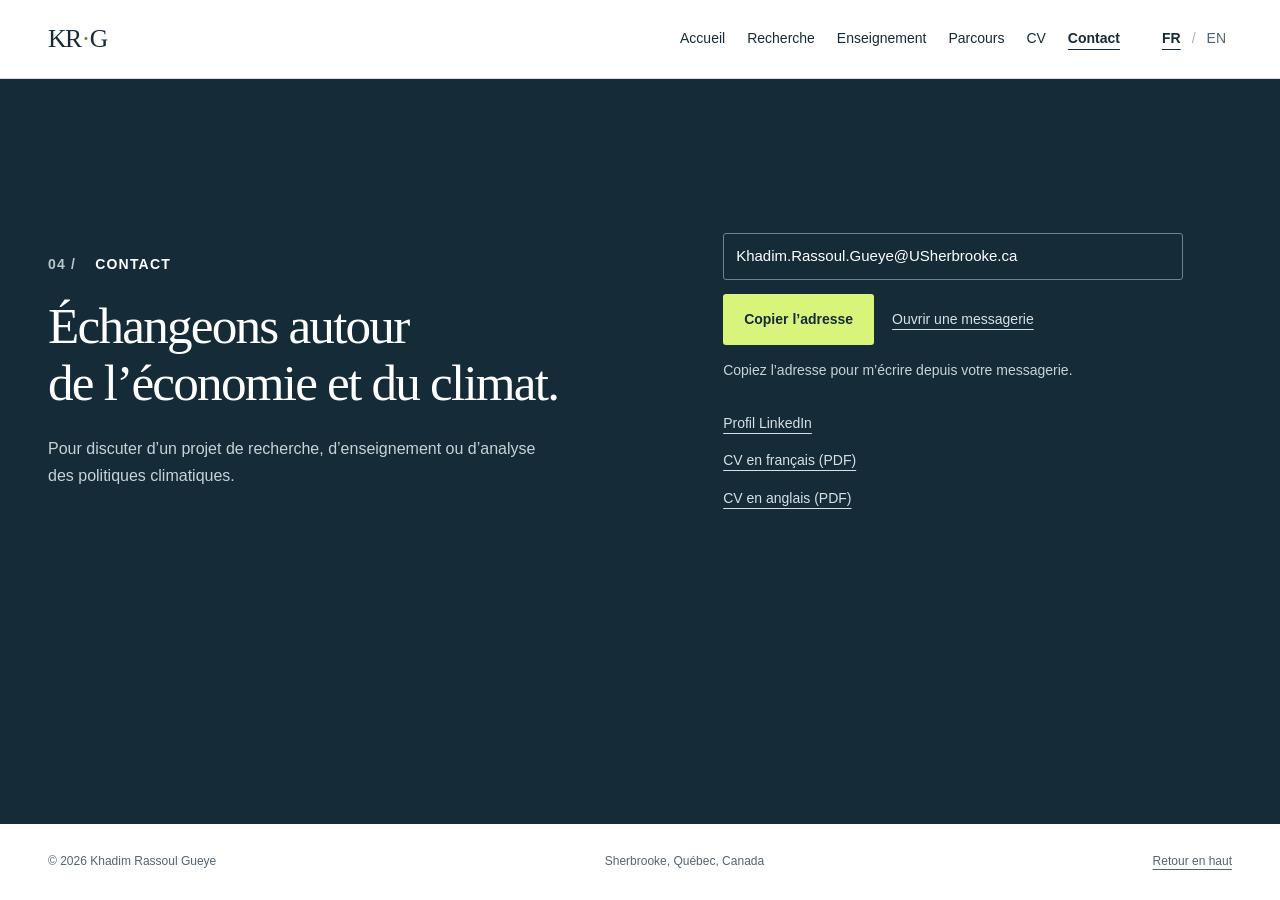
==== contact.html @ bc5a8262 "Separate academic sections into same-tab pages" ====
<!DOCTYPE html>

<html lang="fr">
<head>
<meta charset="utf-8"/>
<meta content="width=device-width, initial-scale=1" name="viewport"/>
<meta content="Khadim Rassoul Gueye, doctorant en économie à l’Université de Sherbrooke. Recherche en macroéconomie environnementale, politiques climatiques et développement." name="description"/>
<meta content="#152b37" name="theme-color"/>
<meta content="Khadim Rassoul Gueye · Économie &amp; climat" property="og:title"/>
<meta content="Recherche, enseignement et méthodes quantitatives à l’intersection de la macroéconomie, du climat et du développement." property="og:description"/>
<meta content="website" property="og:type"/>
<link href="https://krassoul.github.io/contact.html" rel="canonical"/>
<meta content="https://krassoul.github.io/contact.html" property="og:url"/>
<meta content="https://krassoul.github.io/khadim-rassoul-gueye-portrait.png" property="og:image"/>
<title>Khadim Rassoul Gueye · Économie &amp; climat</title>
<link href="data:image/svg+xml,%3Csvg xmlns='http://www.w3.org/2000/svg' viewBox='0 0 40 40'%3E%3Crect width='40' height='40' rx='8' fill='%23152b37'/%3E%3Cpath d='M10 9v22m18-22L11 20l18 11' fill='none' stroke='%23d8f47b' stroke-width='4' stroke-linecap='round' stroke-linejoin='round'/%3E%3C/svg%3E" rel="icon" type="image/svg+xml"/>
<link href="styles.css?v=multipage1" rel="stylesheet"/>
<script defer="" src="site.js?v=multipage1"></script>
</head>
<body data-page="contact">
<a class="skip-link" data-i18n="skip" href="#main">Aller au contenu</a>
<header class="site-header">
<div class="header-inner">
<a aria-label="Khadim Rassoul Gueye — accueil" class="wordmark" href="index.html">KR<span>·</span>G</a>
<nav aria-label="Navigation principale" data-i18n-aria="navLabel"><a data-i18n="navHome" href="index.html">Accueil</a>
<a data-i18n="navResearch" href="recherche.html">Recherche</a>
<a data-i18n="navTeaching" href="enseignement.html">Enseignement</a>
<a data-i18n="navAbout" href="parcours.html">Parcours</a>
<a href="index.html#cv">CV</a>
<a aria-current="page" data-i18n="navContact" href="contact.html">Contact</a>
</nav>
<div aria-label="Langue du site" class="language-switch" data-i18n-aria="languageLabel" role="group">
<button aria-label="Français" aria-pressed="true" data-lang="fr" lang="fr" type="button">FR</button>
<span aria-hidden="true">/</span>
<button aria-label="English" aria-pressed="false" data-lang="en" lang="en" type="button">EN</button>
</div>
</div>
</header>
<main id="main"><section aria-labelledby="contact-title" class="contact-section" id="contact">
<div class="section-shell contact-inner">
<div><p class="eyebrow"><span class="section-number">04 /</span> <span data-i18n="contactLabel">Contact</span></p><h1 class="page-heading" data-i18n="contactTitle" id="contact-title">Échangeons autour<br/>de l’économie et du climat.</h1><p data-i18n="contactText">Pour discuter d’un projet de recherche, d’enseignement ou d’analyse des politiques climatiques.</p></div>
<div class="contact-actions">
<label class="sr-only" data-i18n="emailAddressLabel" for="contact-address">Adresse de courriel</label>
<input aria-describedby="copy-status" class="contact-address" id="contact-address" readonly="" spellcheck="false" type="text" value="Khadim.Rassoul.Gueye@USherbrooke.ca"/>
<div class="contact-controls">
<button class="button button-lime" data-i18n="copyEmail" id="copy-email" type="button">Copier l’adresse</button>
<a class="email-app-link" data-i18n="emailMe" href="mailto:Khadim.Rassoul.Gueye@USherbrooke.ca">Ouvrir une messagerie</a>
</div>
<p aria-live="polite" class="copy-status" data-i18n="contactHint" id="copy-status" role="status">Copiez l’adresse pour m’écrire depuis votre messagerie.</p>
<a class="linkedin-link" data-i18n="linkedin" href="https://ca.linkedin.com/in/khadim-rassoul-gueye-5057b7140" rel="noopener noreferrer">Profil LinkedIn</a>
<a class="cv-link" data-i18n="cvFrench" href="CV_Khadim_Rassoul_Gueye_FR.pdf" lang="fr" rel="noopener noreferrer">CV en français (PDF)</a>
<a class="cv-link" data-i18n="cvEnglish" href="CV_Khadim_Rassoul_Gueye_EN.pdf" lang="en" rel="noopener noreferrer">CV en anglais (PDF)</a>
</div>
</div>
</section></main>
<footer class="site-footer section-shell"><p>© 2026 Khadim Rassoul Gueye</p><p data-i18n="footerLocation">Sherbrooke, Québec, Canada</p><a data-i18n="backTop" href="index.html">Retour en haut</a></footer>
</body>
</html>
---- styles.css ----
:root{--ink:#152b37;--muted:#536572;--paper:#fff;--wash:#f2f5f6;--line:#d7dfe3;--lime:#d8f47b;--serif:Georgia,'Times New Roman',serif;--sans:Arial,Helvetica,sans-serif}
*{box-sizing:border-box}html{scroll-behavior:smooth;scroll-padding-top:100px}body{margin:0;background:var(--paper);color:var(--ink);font-family:var(--sans);font-size:1rem;line-height:1.65}a{color:inherit}button{font:inherit}button,a,summary{-webkit-tap-highlight-color:transparent}button{cursor:pointer}a:focus-visible,button:focus-visible,summary:focus-visible,[tabindex]:focus-visible{outline:3px solid #60851a;outline-offset:5px}h1,h2,h3,h4,p{margin:0}h1,h2{font-family:var(--serif);font-weight:400}h2{font-size:clamp(2rem,3.55vw,3.1rem);line-height:1.15;letter-spacing:-.045em}h3{font-size:1.35rem;line-height:1.35}h4{font-size:1rem;line-height:1.5}.section-shell{width:min(1192px,calc(100% - 96px));margin-inline:auto}.content-section{padding-block:96px}.eyebrow{font-size:.875rem;font-weight:600;letter-spacing:.085em;text-transform:uppercase;line-height:1.5}.section-number{margin-right:14px;color:var(--muted)}.skip-link{position:fixed;top:12px;left:16px;z-index:20;padding:10px 18px;background:var(--ink);color:white;transform:translateY(-160%)}.skip-link:focus{transform:translateY(0)}
.site-header{position:sticky;top:0;z-index:10;background:rgba(255,255,255,.97);border-bottom:1px solid var(--line)}.header-inner{width:min(1192px,calc(100% - 96px));min-height:78px;margin-inline:auto;display:flex;align-items:center;gap:36px}.wordmark{font-family:var(--serif);font-size:1.6rem;text-decoration:none;letter-spacing:-.055em;white-space:nowrap}.wordmark span{color:#678524;padding-inline:2px}nav{display:flex;align-items:center;gap:30px;margin-left:auto}nav a{font-size:.875rem;text-decoration:none;padding-block:15px}nav a:hover{text-decoration:underline;text-underline-offset:5px}.language-switch{display:flex;align-items:center;gap:5px;flex-shrink:0;font-size:.875rem}.language-switch button{background:none;border:0;padding:7px 6px;color:var(--muted);border-radius:3px}.language-switch button[aria-pressed=true]{color:var(--ink);font-weight:700;text-decoration:underline;text-underline-offset:6px}.language-switch>span{color:#a3afb5}
.hero{padding-top:72px;padding-bottom:76px;display:grid;grid-template-columns:1.15fr 1fr;gap:68px;align-items:start}.hero-copy>.eyebrow{margin-bottom:25px}.hero h1{font-size:clamp(3rem,5.6vw,4.95rem);line-height:1.04;letter-spacing:-.058em}.hero h1 span{font-size:1.28em}.hero-role{margin-top:27px;line-height:1.55;font-size:1.125rem;font-weight:600}.hero-intro{margin-top:23px;max-width:520px;color:var(--muted);line-height:1.8}.hero-actions{display:flex;align-items:center;flex-wrap:wrap;gap:24px;margin-top:29px}.button{display:inline-flex;justify-content:center;align-items:center;padding:13px 20px;min-height:48px;text-decoration:none;font-weight:600;font-size:.875rem;border:1px solid transparent;border-radius:3px;transition:background .18s,color .18s}.button-dark{background:var(--ink);color:white}.button-dark:hover{background:#294858}.text-link{font-size:.875rem;font-weight:600;text-underline-offset:5px}.hero-location{font-size:.875rem;color:var(--muted);margin-top:37px}
.research-window{background:var(--ink);color:white;padding:30px 32px 23px;margin-top:8px;border-radius:4px;min-width:0}.window-heading{display:flex;justify-content:space-between;gap:14px;color:#c7d3d8;font-size:.75rem;letter-spacing:.045em}.window-symbol{white-space:nowrap;color:var(--lime)}.research-window h2{margin-top:27px;font-size:clamp(1.7rem,2.45vw,2.15rem);letter-spacing:-.035em;line-height:1.18}.window-intro{font-size:.9375rem;color:#c7d3d8;line-height:1.65;margin-top:18px}.research-tabs{margin-top:28px;display:flex;flex-direction:column;border-top:1px solid #46606d}.research-tabs button{display:flex;align-items:center;text-align:left;width:100%;gap:14px;padding:13px 4px;color:#c7d3d8;background:transparent;border:0;border-bottom:1px solid #46606d;font-size:.9375rem;line-height:1.5}.research-tabs button>span:first-child{font-size:.75rem;color:#a0b0b8;min-width:20px}.research-tabs button[aria-selected=true]{color:var(--lime)}.research-tabs button[aria-selected=true]>span:first-child{color:var(--lime)}.research-tabs button:hover{background:rgba(255,255,255,.05)}.research-tabs button:focus-visible,.panel-link:focus-visible{outline-color:var(--lime)}.research-panel{margin-top:22px;min-height:138px}.panel-kicker{color:var(--lime);font-size:.875rem;font-weight:600}.panel-description{font-size:.9375rem;margin-top:8px;color:#e0e7ea;line-height:1.65}.panel-link{display:inline-block;margin-top:13px;font-size:.875rem;text-underline-offset:5px}.window-foot{display:flex;justify-content:space-between;gap:12px;border-top:1px solid #46606d;padding-top:17px;margin-top:20px;font-size:.75rem;color:#b6c7ce}
.focus-band{border-block:1px solid var(--line);background:var(--wash)}.focus-inner{min-height:89px;display:flex;justify-content:space-between;align-items:center;gap:20px}.focus-inner p{font-family:var(--serif);font-size:1.23rem;line-height:1.4}.focus-inner>span{font-family:var(--serif);font-size:1.5rem;color:#7a8b94}.section-heading{display:grid;grid-template-columns:1fr 1fr;align-items:end;gap:90px;margin-bottom:48px}.section-heading .eyebrow,.about-intro>.eyebrow,.contact-inner .eyebrow{margin-bottom:22px}.section-lead{color:var(--muted);line-height:1.8;max-width:480px}
.project-list{border-top:1px solid var(--line)}.project{border-bottom:1px solid var(--line);scroll-margin-top:105px}.project summary{padding:29px 0;display:flex;gap:28px;align-items:center;cursor:pointer;list-style:none}.project summary::-webkit-details-marker{display:none}.project summary:hover .project-title{text-decoration:underline;text-underline-offset:5px}.project-number{color:#74838c;font-family:var(--serif);font-size:1.4rem;flex-shrink:0;width:34px}.project-summary{display:flex;flex-direction:column;gap:5px;min-width:0}.project-region{text-transform:uppercase;font-size:.75rem;font-weight:600;letter-spacing:.085em;color:var(--muted)}.project-title{font-family:var(--serif);font-size:1.6rem;line-height:1.35;letter-spacing:-.02em}.expand-icon{width:32px;height:32px;position:relative;margin-left:auto;flex-shrink:0}.expand-icon:before,.expand-icon:after{content:'';position:absolute;background:var(--ink);width:15px;height:1px;top:16px;left:9px}.expand-icon:after{transform:rotate(90deg)}details[open] .expand-icon:after{transform:rotate(0)}.project-body{margin-left:62px;padding-bottom:32px;display:grid;grid-template-columns:1.35fr 1fr;gap:70px}.project-body>p{color:var(--muted);line-height:1.8}.project-meta{border-left:2px solid var(--lime);padding-left:24px}.project-meta p+p{margin-top:15px}.project-meta span{display:block;font-size:.75rem;color:var(--muted);text-transform:uppercase;letter-spacing:.07em}.project-meta strong{display:block;font-size:.875rem;font-weight:500;margin-top:3px;line-height:1.6}.methods-block{display:grid;grid-template-columns:1fr 1.65fr;gap:50px;background:var(--wash);margin-top:48px;padding:34px 38px;border-radius:3px}.methods-block h3{font-family:var(--serif);font-weight:400;font-size:1.5rem}.methods-block>div>p{color:var(--muted);margin-top:8px;font-size:.9375rem}.methods-content>p{margin-top:0!important}.tool-list{display:flex;flex-wrap:wrap;gap:8px;list-style:none;margin:20px 0 0;padding:0}.tool-list li{border:1px solid #b8c5cd;padding:4px 12px;border-radius:3px;font-size:.875rem;background:white}
.teaching-section{background:var(--wash);border-block:1px solid var(--line)}.teaching-grid{display:grid;grid-template-columns:1fr 1fr;gap:26px}.teaching-card{padding:33px;background:white;border:1px solid var(--line);border-radius:4px}.card-top{display:flex;justify-content:space-between;align-items:center;gap:12px;flex-wrap:wrap}.card-top .eyebrow{font-size:.75rem}.card-tag{font-size:.75rem;border:1px solid var(--line);border-radius:3px;padding:2px 8px;color:var(--muted)}.teaching-card>h3{font-family:var(--serif);font-weight:400;font-size:1.8rem;margin-top:21px}.course-row{display:flex;gap:22px;border-top:1px solid var(--line);padding-top:20px;margin-top:22px}.course-code{font-size:.875rem;color:var(--muted);min-width:76px;padding-top:2px}.course-row p{font-size:.875rem;color:var(--muted);margin-top:4px}.card-note{font-size:.9375rem;color:var(--muted);margin-top:24px}.assistant-heading{margin-top:27px}.assistant-text{font-size:.9375rem;color:var(--muted);margin-top:8px}
.about-section{display:grid;grid-template-columns:1fr 1.1fr;gap:100px}.about-intro>p:last-child{margin-top:26px;color:var(--muted);line-height:1.8}.timeline{padding-top:9px}.timeline-item{display:grid;grid-template-columns:92px 1fr;gap:22px;padding-block:24px;border-top:1px solid var(--line)}.timeline-marker{font-size:.875rem;color:var(--muted);padding-top:2px}.timeline-item h3{font-size:1.0625rem;font-weight:600}.timeline-item h3+p{font-size:.9375rem;margin-top:7px}.timeline-detail{font-size:.875rem;color:var(--muted);margin-top:9px}.award{background:var(--wash);padding:21px 20px;border:0;border-left:3px solid #7b9b2c;margin-top:8px}.award .timeline-marker{color:#496414}
.contact-section{background:var(--ink);color:white}.contact-inner{padding-block:76px;display:grid;grid-template-columns:1.15fr 1fr;gap:90px;align-items:center}.contact-inner .section-number{color:#b6c7ce}.contact-inner h2{font-size:clamp(2rem,3.35vw,2.9rem)}.contact-inner>div>p:last-child{color:#c7d3d8;max-width:490px;margin-top:25px}.contact-actions{display:flex;align-items:flex-start;flex-direction:column;gap:14px;min-width:0}.button-lime{background:var(--lime);color:var(--ink);min-width:147px}.button-lime:hover{background:#e5ffa0}.contact-email{font-size:.9375rem;overflow-wrap:anywhere;text-decoration:none;margin-top:5px}.contact-email:hover{text-decoration:underline}.linkedin-link,.cv-link{font-size:.875rem;text-underline-offset:5px;color:#d6e1e6}.contact-actions a:focus-visible{outline-color:var(--lime)}.site-footer{display:flex;flex-wrap:wrap;justify-content:space-between;align-items:center;gap:14px;padding-block:28px;font-size:.75rem;color:var(--muted)}.site-footer a{text-underline-offset:4px}
.sr-only{position:absolute;width:1px;height:1px;padding:0;margin:-1px;overflow:hidden;clip:rect(0,0,0,0);white-space:nowrap;border:0}.contact-address{font:inherit;font-size:.9375rem;color:white;background:transparent;border:1px solid #6c8490;border-radius:3px;min-width:0;width:100%;max-width:460px;padding:10px 12px}.contact-address:focus-visible,.contact-controls button:focus-visible{outline-color:var(--lime)}.contact-controls{display:flex;flex-wrap:wrap;align-items:center;gap:18px}.email-app-link{font-size:.875rem;color:#d6e1e6;text-underline-offset:5px}.copy-status{color:#c7d3d8;font-size:.875rem;line-height:1.6;min-height:2.8em;max-width:460px}
.hero-profile{display:flex;align-items:center;gap:23px;margin-bottom:27px}.profile-portrait{display:block;width:112px;height:112px;flex-shrink:0;border-radius:4px;object-fit:contain;border:1px solid var(--line)}.hero-profile .eyebrow{max-width:260px}.teaching-card-assistant{grid-column:1/-1}.assistant-courses{display:grid;grid-template-columns:1fr 1fr;gap:0 38px}.assistant-courses .course-row{min-width:0}.assistant-courses .course-row>div{min-width:0}
@media(max-width:760px){.hero-profile{gap:18px;margin-bottom:24px}.profile-portrait{width:96px;height:96px}.hero-profile .eyebrow{font-size:.875rem}}
@media(max-width:760px){.assistant-courses{grid-template-columns:1fr}}
@media(min-width:1450px){.hero h1{font-size:5.1rem}}
@media(max-width:1000px){.section-shell,.header-inner{width:calc(100% - 64px)}.hero{gap:38px;padding-top:55px}.hero h1{font-size:4rem}.research-window{padding:27px}.section-heading{gap:50px}.focus-inner p{font-size:1.1rem}.project-body{gap:35px}.about-section{gap:50px}.contact-inner{gap:45px}nav{gap:22px}}
@media(max-width:760px){html{scroll-padding-top:132px}.section-shell,.header-inner{width:calc(100% - 40px)}.header-inner{display:grid;grid-template-columns:1fr auto;gap:0 16px;padding-top:9px}.wordmark{grid-column:1;grid-row:1;font-size:1.45rem}.language-switch{grid-column:2;grid-row:1}.header-inner nav{grid-column:1/-1;grid-row:2;justify-content:space-between;gap:14px;margin:0;width:100%;flex-wrap:wrap}nav a{font-size:.875rem;padding-block:13px}.hero{grid-template-columns:1fr;gap:38px;padding-top:42px;padding-bottom:44px}.hero h1{font-size:clamp(2.7rem,10vw,4.6rem);line-height:1.05}.hero-copy>.eyebrow{font-size:.75rem;margin-bottom:22px}.hero-intro{max-width:580px}.hero-location{margin-top:23px}.research-window{margin-top:0;padding:27px}.research-window h2{font-size:2rem}.research-panel{min-height:124px}.focus-inner{flex-direction:column;align-items:flex-start;gap:9px;padding-block:23px}.focus-inner>span{display:none}.focus-inner p{font-size:1.12rem}.content-section{padding-block:58px}.section-heading{grid-template-columns:1fr;gap:25px;margin-bottom:31px}h2{font-size:2.35rem}.section-lead{max-width:100%}.project summary{gap:15px;padding-block:23px}.project-number{width:25px;font-size:1.2rem}.project-title{font-size:1.35rem}.project-body{display:block;margin-left:40px;padding-bottom:27px}.project-meta{margin-top:22px}.project-meta strong{font-size:.9375rem}.methods-block{grid-template-columns:1fr;gap:18px;margin-top:34px;padding:25px}.teaching-grid{grid-template-columns:1fr;gap:20px}.teaching-card{padding:25px}.about-section{grid-template-columns:1fr;gap:35px}.timeline{padding-top:0}.timeline-item{grid-template-columns:85px 1fr;gap:17px}.contact-inner{grid-template-columns:1fr;gap:33px;padding-block:57px}.contact-inner h2{font-size:2.3rem}.contact-actions{gap:15px}.site-footer{flex-direction:column;align-items:flex-start;padding-block:24px;gap:7px}.project{scroll-margin-top:140px}}
@media(max-width:380px){nav{column-gap:10px}nav a{font-size:.8125rem}.research-window{padding:22px}.window-heading{font-size:.75rem;letter-spacing:0}.hero-actions{gap:18px}.timeline-item{grid-template-columns:1fr;gap:8px}.course-row{gap:13px}.course-code{min-width:72px}.project-title{font-size:1.25rem}h2{font-size:2.1rem}}
@media(prefers-reduced-motion:reduce){html{scroll-behavior:auto}*{transition:none!important}}
@media print{.site-header,.hero-actions,.hero-location,.research-window,.focus-band,.contact-actions,.site-footer,.skip-link{display:none}body{font-size:10pt;color:#000}.section-shell{width:100%}.hero{display:block;padding:0 0 20px}.hero h1{font-size:30pt}.hero h1 span{font-size:1em}.hero-role{margin-top:10px}.hero-intro{margin-top:10px;max-width:none}.content-section{padding:20px 0}.section-heading{display:block;margin-bottom:12px}.section-heading h2,.about-intro h2,.contact-inner h2{font-size:20pt}.section-heading .eyebrow,.about-intro>.eyebrow,.contact-inner .eyebrow{margin-bottom:9px}.section-lead{margin-top:10px;max-width:none}.project summary{padding:12px 0}.project-title{font-size:14pt}.project-body{margin-left:0;display:block;padding-bottom:12px}.project-meta{margin-top:10px}.methods-block{padding:14px;margin-top:16px}.teaching-card{padding:15px;break-inside:avoid}.teaching-section{background:none}.about-section{gap:30px}.contact-section{background:none;color:#000}.contact-inner{display:block;padding:20px 0}.contact-inner>div>p:last-child{color:#000}.contact-inner:after{content:'Khadim.Rassoul.Gueye@USherbrooke.ca';display:block;margin-top:10px}.expand-icon{display:none}}

.hero-cv{display:flex;flex-wrap:wrap;gap:12px;margin-top:18px;scroll-margin-top:145px}.button-outline{border-color:var(--ink);color:var(--ink);background:white}.button-outline:hover{background:#f0f5f6}.hero-location{margin-top:24px}@media(max-width:760px){.header-inner nav{gap:10px}.hero-cv .button{padding-inline:14px}}

body{min-height:100vh;display:flex;flex-direction:column}main{flex:1}nav a[aria-current="page"]{font-weight:700;text-decoration:underline;text-underline-offset:6px}.page-heading{font-family:var(--serif);font-size:clamp(2.4rem,4vw,3.4rem);font-weight:400;line-height:1.12;letter-spacing:-.035em}.contact-inner .page-heading{font-size:clamp(2.4rem,4vw,3.4rem)}body[data-page="contact"] main{background:var(--ink)}body[data-page="contact"] .contact-inner{min-height:65vh}nav{gap:22px}@media(max-width:760px){.header-inner nav{flex-wrap:wrap;column-gap:16px;justify-content:flex-start}nav a{padding-block:10px}.page-heading{font-size:2.4rem}}
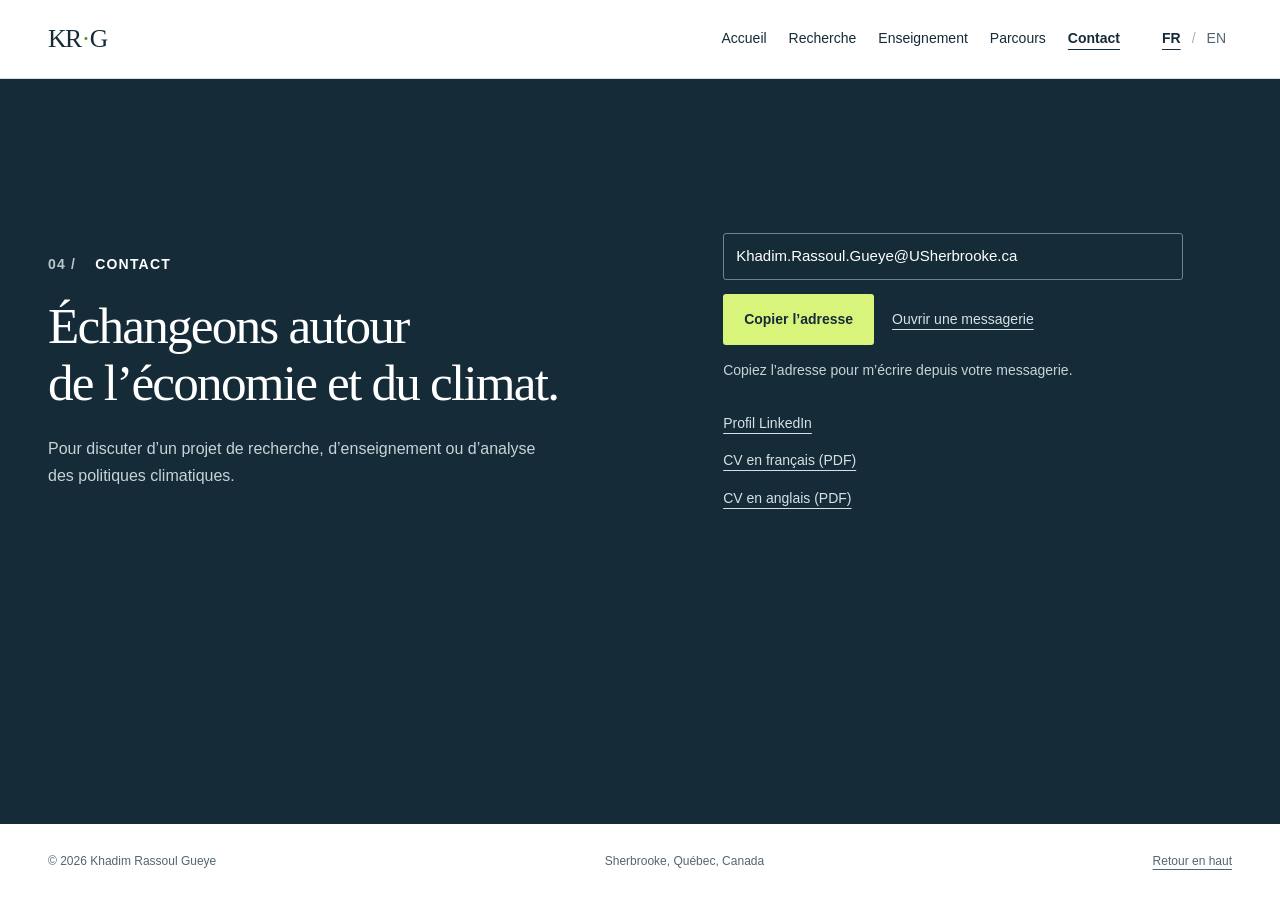
==== commit 0e1576d4: "Remove redundant CV navigation link" ====
--- a/contact.html
+++ b/contact.html
@@ -26,7 +26,6 @@
 <a data-i18n="navResearch" href="recherche.html">Recherche</a>
 <a data-i18n="navTeaching" href="enseignement.html">Enseignement</a>
 <a data-i18n="navAbout" href="parcours.html">Parcours</a>
-<a href="index.html#cv">CV</a>
 <a aria-current="page" data-i18n="navContact" href="contact.html">Contact</a>
 </nav>
 <div aria-label="Langue du site" class="language-switch" data-i18n-aria="languageLabel" role="group">
--- a/styles.css
+++ b/styles.css
@@ -22,3 +22,16 @@
 .hero-cv{display:flex;flex-wrap:wrap;gap:12px;margin-top:18px;scroll-margin-top:145px}.button-outline{border-color:var(--ink);color:var(--ink);background:white}.button-outline:hover{background:#f0f5f6}.hero-location{margin-top:24px}@media(max-width:760px){.header-inner nav{gap:10px}.hero-cv .button{padding-inline:14px}}
 
 body{min-height:100vh;display:flex;flex-direction:column}main{flex:1}nav a[aria-current="page"]{font-weight:700;text-decoration:underline;text-underline-offset:6px}.page-heading{font-family:var(--serif);font-size:clamp(2.4rem,4vw,3.4rem);font-weight:400;line-height:1.12;letter-spacing:-.035em}.contact-inner .page-heading{font-size:clamp(2.4rem,4vw,3.4rem)}body[data-page="contact"] main{background:var(--ink)}body[data-page="contact"] .contact-inner{min-height:65vh}nav{gap:22px}@media(max-width:760px){.header-inner nav{flex-wrap:wrap;column-gap:16px;justify-content:flex-start}nav a{padding-block:10px}.page-heading{font-size:2.4rem}}
+
+.award-links{display:flex;flex-wrap:wrap;gap:14px 24px;margin-top:18px}.award-links a{font-size:.875rem;font-weight:600;text-underline-offset:4px}
+
+.supervisor-link{font-weight:600;text-decoration:underline;text-underline-offset:4px;text-decoration-thickness:1px}.supervisor-link:hover{background:var(--accent,#d8f47b)}
+
+.project-description p{color:var(--muted);line-height:1.8}.project-description p+p{margin-top:18px}.project-meta{align-self:start}.project-award{background:var(--wash);border-left:3px solid #7b9b2c;padding:20px;margin-top:26px}.project-award h3{font-size:1rem;line-height:1.5}.project-award>p{font-size:.875rem;color:var(--muted);margin-top:9px}
+
+/* Balance the portrait and name on the home page. */
+.hero h1{font-size:clamp(2.5rem,4.1vw,3.7rem);line-height:1.08}.hero h1 span{font-size:1em}.profile-portrait{width:196px;height:196px}.hero-profile{gap:26px;margin-bottom:24px}.hero-role{margin-top:22px}
+@media(min-width:1450px){.hero h1{font-size:3.8rem}}
+@media(max-width:1000px){.hero h1{font-size:3.1rem}.profile-portrait{width:172px;height:172px}}
+@media(max-width:760px){.hero h1{font-size:clamp(2.35rem,8vw,3rem)}.profile-portrait{width:156px;height:156px}.hero-profile{gap:18px}.hero-profile .eyebrow{font-size:.75rem}}
+@media print{.hero h1{font-size:30pt}.profile-portrait{width:112px;height:112px}}
